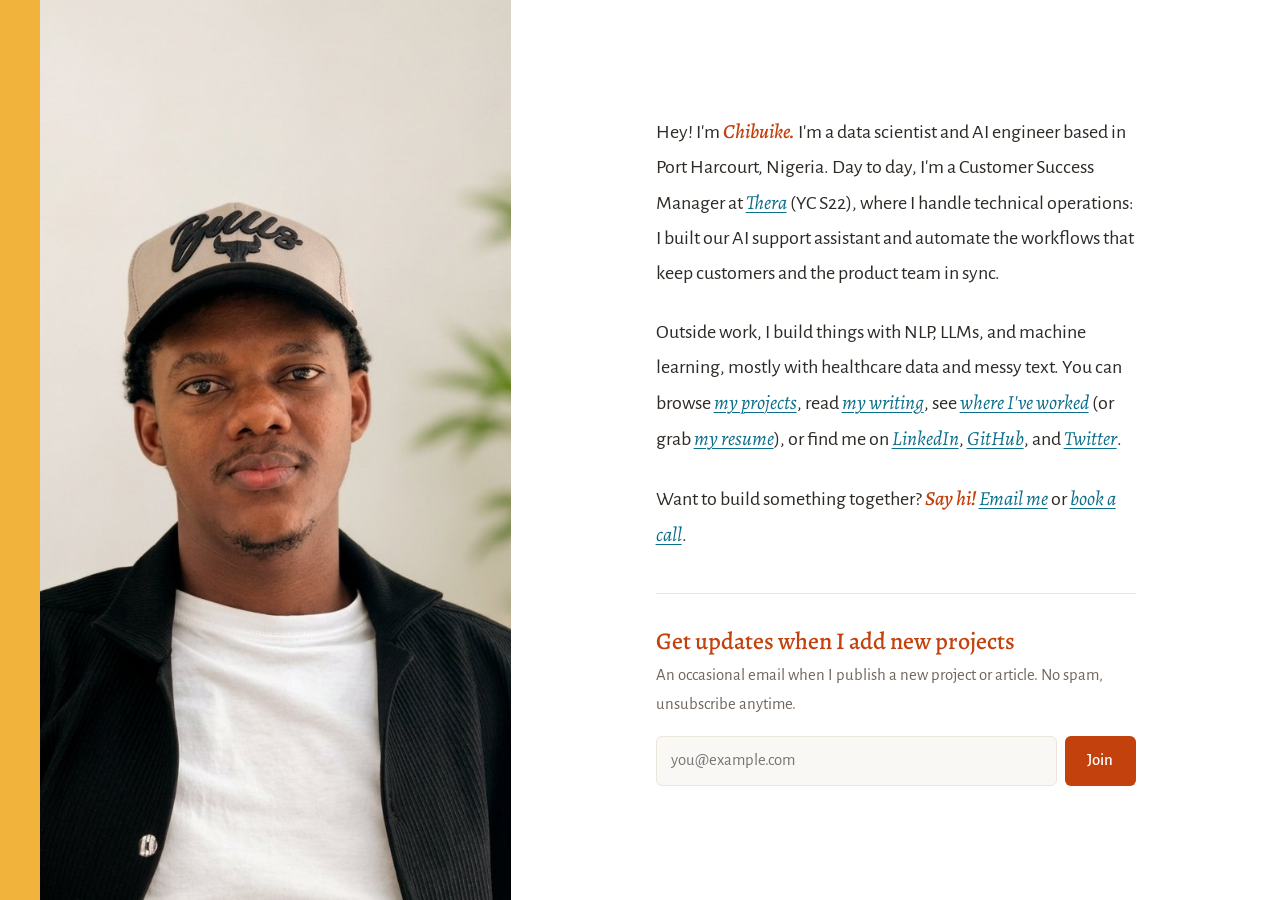
==== index.html @ 223b2f05 "Add project details, Probe and CertainML, new portrait - Swap portrait for winner 2 photo (compresse" ====
<!DOCTYPE html>
<html lang="en">

<head>
  <meta charset="UTF-8">
  <meta name="viewport" content="width=device-width, initial-scale=1.0">
  <title>Chibuike Onuba</title>
  <meta name="description" content="Chibuike Onuba: data scientist and AI engineer. Projects, writing, and experience.">

  <link rel="icon" href="./assets/images/winner-logo.png" type="image/png">

  <link rel="preconnect" href="https://fonts.googleapis.com">
  <link rel="preconnect" href="https://fonts.gstatic.com" crossorigin>
  <link href="https://fonts.googleapis.com/css2?family=Alegreya:ital,wght@0,400;0,500;1,400;1,500&family=Alegreya+Sans:ital,wght@0,400;0,500;1,400&display=swap" rel="stylesheet">

  <link rel="stylesheet" href="./assets/css/minimal.css">
</head>

<body>

  <main class="home">

    <figure class="home-photo">
      <img src="./assets/images/portrait.jpg" alt="Chibuike Onuba" width="944" height="1121">
    </figure>

    <section class="home-text">

      <p>
        Hey! I'm <span class="accent">Chibuike.</span>
        I'm a data scientist and AI engineer based in Port Harcourt, Nigeria.
        Day to day, I'm a Customer Success Manager at
        <a href="https://www.getthera.com" target="_blank" rel="noopener">Thera</a> (YC S22),
        where I handle technical operations: I built our AI support assistant and automate
        the workflows that keep customers and the product team in sync.
      </p>

      <p>
        Outside work, I build things with NLP, LLMs, and machine learning, mostly with
        healthcare data and messy text. You can browse <a href="projects.html">my projects</a>,
        read <a href="writing.html">my writing</a>, see <a href="experience.html">where I've worked</a>
        (or grab <a href="assets/ONUBA%20CHIBUIKE%20RESUME.pdf">my resume</a>), or find me on
        <a href="https://www.linkedin.com/in/chibuikeonuba/" target="_blank" rel="noopener">LinkedIn</a>,
        <a href="https://github.com/ChibuikeOnuba" target="_blank" rel="noopener">GitHub</a>, and
        <a href="https://twitter.com/chibuike_heis" target="_blank" rel="noopener">Twitter</a>.
      </p>

      <p>
        Want to build something together? <span class="accent">Say hi!</span>
        <a href="mailto:onubawinner042@gmail.com">Email me</a> or
        <a href="https://calendly.com/onubawinner042/get-to-know-me" target="_blank" rel="noopener">book a call</a>.
      </p>

      <!--
        Newsletter sign-up.
        TODO (Step 6b): set action to Buttondown once the username is known:
        https://buttondown.com/api/emails/embed-subscribe/<username>
      -->
      <form class="signup" action="#" method="post" onsubmit="return false;">
        <h2>Get updates when I add new projects</h2>
        <p>An occasional email when I publish a new project or article. No spam, unsubscribe anytime.</p>
        <div class="signup-row">
          <label for="signup-email" class="visually-hidden">Email address</label>
          <input id="signup-email" type="email" name="email" placeholder="you@example.com" autocomplete="email" required>
          <button type="submit">Join</button>
        </div>
      </form>

    </section>

  </main>

</body>

</html>
---- assets/css/minimal.css ----
/*
  Minimal portfolio styles
  Shared by index.html, projects.html, writing.html, experience.html.
  Change colors in :root only.
*/

/* ---------- Tokens ---------- */

:root {
  --bg: #ffffff;
  --text: #2e2a26;
  --muted: #6f665d;
  --accent: #c2410c;      /* names, page titles, item titles */
  --link: #0b6e8a;        /* links */
  --link-hover: #c2410c;
  --edge: #f2b33d;        /* thin strip on the home page */
  --rule: #ebe5dc;
  --field-bg: #faf8f5;

  --font-serif: "Alegreya", Georgia, serif;
  --font-sans: "Alegreya Sans", "Segoe UI", system-ui, sans-serif;

  --measure: 38rem;       /* comfortable line length */
}

@media (prefers-color-scheme: dark) {
  :root {
    --bg: #1b1916;
    --text: #ece6de;
    --muted: #a99f94;
    --accent: #f08a4b;
    --link: #6cc4dc;
    --link-hover: #f08a4b;
    --edge: #d99a22;
    --rule: #34302b;
    --field-bg: #24211d;
  }
}

/* ---------- Base ---------- */

*,
*::before,
*::after {
  box-sizing: border-box;
}

html {
  -webkit-text-size-adjust: 100%;
}

body {
  margin: 0;
  background: var(--bg);
  color: var(--text);
  font-family: var(--font-sans);
  font-size: 1.25rem;
  line-height: 1.75;
}

img {
  max-width: 100%;
  display: block;
}

a {
  color: var(--link);
  font-family: var(--font-serif);
  font-style: italic;
  text-decoration: underline;
  text-underline-offset: 0.15em;
  text-decoration-thickness: 1px;
}

a:hover,
a:focus-visible {
  color: var(--link-hover);
}

a:focus-visible,
button:focus-visible,
input:focus-visible {
  outline: 2px solid var(--link);
  outline-offset: 3px;
}

.visually-hidden {
  position: absolute;
  width: 1px;
  height: 1px;
  overflow: hidden;
  clip: rect(0 0 0 0);
  white-space: nowrap;
}

.accent {
  color: var(--accent);
  font-family: var(--font-serif);
  font-style: italic;
  font-weight: 500;
}

/* ---------- Home ---------- */

.home {
  display: grid;
  grid-template-columns: minmax(18rem, 38%) 1fr;
  min-height: 100vh;
  border-left: 2.5rem solid var(--edge);
}

.home-photo {
  position: sticky;
  top: 0;
  height: 100vh;
  margin: 0;
}

.home-photo img {
  width: 100%;
  height: 100%;
  object-fit: cover;
  object-position: center 35%;
}

.home-text {
  align-self: center;
  justify-self: center;
  width: 100%;
  max-width: var(--measure);
  padding: 4rem clamp(1.5rem, 5vw, 5rem);
}

.home-text p {
  margin: 0 0 1.5rem;
}

/* ---------- Newsletter ---------- */

.signup {
  margin-top: 2.5rem;
  padding-top: 2rem;
  border-top: 1px solid var(--rule);
}

.signup h2 {
  margin: 0 0 0.25rem;
  font-family: var(--font-serif);
  font-weight: 500;
  font-size: 1.5rem;
  line-height: 1.3;
  color: var(--accent);
}

.signup p {
  margin: 0 0 1rem;
  color: var(--muted);
  font-size: 1.05rem;
}

.signup-row {
  display: flex;
  gap: 0.5rem;
  flex-wrap: wrap;
}

.signup input[type="email"] {
  flex: 1 1 14rem;
  min-width: 0;
  padding: 0.6rem 0.9rem;
  font: inherit;
  font-size: 1.05rem;
  color: var(--text);
  background: var(--field-bg);
  border: 1px solid var(--rule);
  border-radius: 6px;
}

.signup button {
  padding: 0.6rem 1.4rem;
  font: inherit;
  font-size: 1.05rem;
  font-weight: 500;
  color: #fff;
  background: var(--accent);
  border: 0;
  border-radius: 6px;
  cursor: pointer;
}

.signup button:hover {
  filter: brightness(0.92);
}

/* ---------- Inner pages: nav ---------- */

.site-nav {
  display: flex;
  justify-content: center;
  flex-wrap: wrap;
  gap: 0.5rem 2.25rem;
  padding: 2rem 1rem 0;
}

.site-nav a {
  color: var(--text);
  font-style: normal;
  font-size: 1.15rem;
}

.site-nav a[aria-current="page"] {
  color: var(--accent);
  text-decoration: none;
}

.site-nav a:hover {
  color: var(--accent);
}

/* ---------- Inner pages: header ---------- */

.page {
  max-width: 64rem;
  margin: 0 auto;
  padding: 0 1rem 5rem;
}

.page-header {
  text-align: center;
  padding: 4rem 0 3rem;
}

.page-header h1 {
  margin: 0;
  font-family: var(--font-serif);
  font-weight: 400;
  font-size: clamp(2.75rem, 7vw, 4rem);
  line-height: 1.1;
  color: var(--accent);
}

.page-header p {
  margin: 0.75rem 0 0;
  color: var(--muted);
  font-size: 1.05rem;
}

/* ---------- Inner pages: alternating list ---------- */

.entries {
  list-style: none;
  margin: 0;
  padding: 0;
}

.entry {
  display: grid;
  grid-template-columns: 1fr 1fr;
  align-items: center;
  gap: 3rem;
  padding: 3rem 0;
}

.entry + .entry {
  border-top: 1px solid var(--rule);
}

.entry:nth-child(even) .entry-media {
  order: 2;
}

.entry-media {
  display: block;
}

.entry-media img {
  width: 100%;
  max-height: 18rem;
  object-fit: contain;
  margin: 0 auto;
}

.entry-body {
  text-align: center;
}

.entry-title {
  margin: 0;
  font-family: var(--font-serif);
  font-weight: 400;
  font-size: clamp(1.5rem, 3vw, 2rem);
  line-height: 1.25;
  color: var(--accent);
}

.entry-title a {
  color: var(--accent);
  font-style: normal;
  text-decoration: none;
}

.entry-title a:hover {
  text-decoration: underline;
}

.entry-meta {
  margin: 0.25rem 0 0;
  color: var(--muted);
  font-style: italic;
  font-size: 1.05rem;
}

.entry-summary {
  margin: 0.25rem 0 0.75rem;
  font-size: 1.1rem;
  line-height: 1.6;
}

/* "More details" toggle (native <details>, no JavaScript) */

.entry-details {
  margin-top: 0.75rem;
  text-align: left;
}

.entry-details summary {
  display: inline-block;
  cursor: pointer;
  color: var(--muted);
  font-family: var(--font-serif);
  font-style: italic;
  font-size: 1.05rem;
}

.entry-details summary::-webkit-details-marker {
  display: none;
}

.entry-details summary::before {
  content: "+ ";
}

.entry-details[open] summary::before {
  content: "\2212  ";
}

.entry-details summary:hover {
  color: var(--accent);
}

/* center the toggle under the item, keep the detail text left-aligned */
.entry-details:not([open]),
.entry-details summary {
  text-align: center;
  width: 100%;
}

.entry-details p {
  margin: 0.75rem 0 0;
  font-size: 1.05rem;
  line-height: 1.6;
}

.entry-details strong {
  font-weight: 500;
  color: var(--accent);
}

/* an open item aligns to the top so the image stays in view */
.entry:has(.entry-details[open]) {
  align-items: start;
}

.entry:has(.entry-details[open]) .entry-media {
  position: sticky;
  top: 2rem;
}

@media (max-width: 760px) {
  .entry:has(.entry-details[open]) .entry-media {
    position: static;
  }
}

/* ---------- Experience page ---------- */

.section {
  max-width: 44rem;
  margin: 0 auto 3.5rem;
}

.section h2 {
  margin: 0 0 1.25rem;
  font-family: var(--font-serif);
  font-weight: 400;
  font-size: 1.75rem;
  color: var(--accent);
}

.roles {
  list-style: none;
  margin: 0;
  padding: 0;
}

.role {
  padding: 1.25rem 0;
  border-top: 1px solid var(--rule);
}

.role h3 {
  margin: 0;
  font-family: var(--font-serif);
  font-weight: 500;
  font-size: 1.3rem;
  line-height: 1.35;
}

.role-meta {
  margin: 0;
  color: var(--muted);
  font-style: italic;
  font-size: 1.05rem;
}

.role p:last-child {
  margin: 0.4rem 0 0;
  font-size: 1.1rem;
  line-height: 1.6;
}

.quote {
  margin: 0 0 2rem;
  padding-left: 1.25rem;
  border-left: 3px solid var(--edge);
}

.quote p {
  margin: 0 0 0.5rem;
  font-family: var(--font-serif);
  font-style: italic;
  font-size: 1.2rem;
  line-height: 1.6;
}

.quote footer {
  color: var(--muted);
  font-size: 1rem;
}

/* ---------- Mobile ---------- */

@media (max-width: 760px) {
  body {
    font-size: 1.125rem;
  }

  .home {
    grid-template-columns: 1fr;
    border-left: 0;
    border-top: 0.75rem solid var(--edge);
  }

  .home-photo {
    position: static;
    height: 60vh;
  }

  .home-text {
    padding: 2.5rem 1rem 3rem;
  }

  .entry {
    grid-template-columns: 1fr;
    gap: 1.25rem;
    padding: 2.25rem 0;
  }

  .entry:nth-child(even) .entry-media {
    order: 0;
  }

  .page-header {
    padding: 2.5rem 0 1.5rem;
  }

  .site-nav {
    gap: 0.5rem 1.25rem;
    padding-top: 1.5rem;
  }

  .site-nav a {
    font-size: 1.05rem;
  }
}
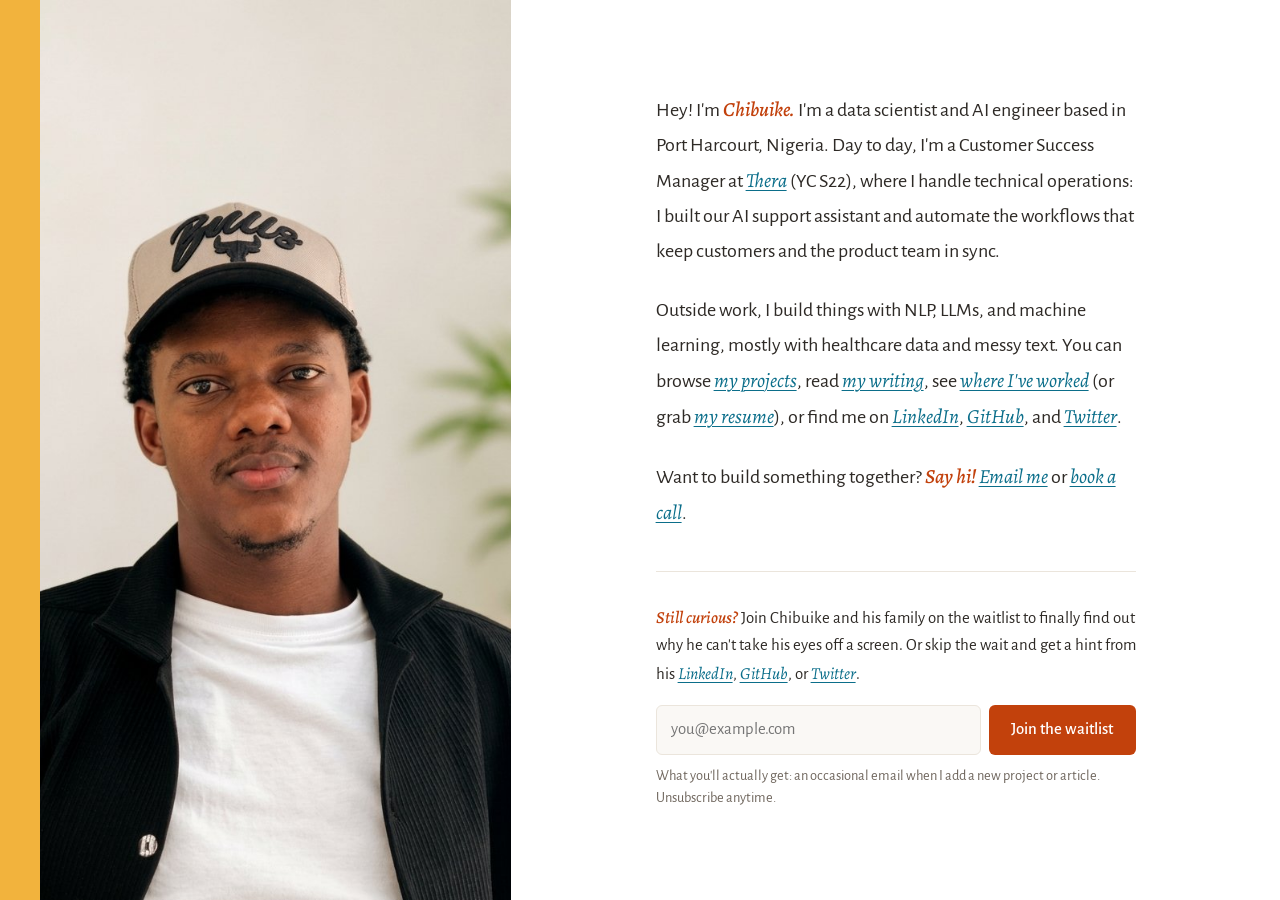
==== commit 809d7779: "Humorous waitlist line, app links, month-year dates - Replace "Get updates" block with a lighter "St" ====
--- a/index.html
+++ b/index.html
@@ -57,13 +57,20 @@
         https://buttondown.com/api/emails/embed-subscribe/<username>
       -->
       <form class="signup" action="#" method="post" onsubmit="return false;">
-        <h2>Get updates when I add new projects</h2>
-        <p>An occasional email when I publish a new project or article. No spam, unsubscribe anytime.</p>
+        <p>
+          <span class="accent">Still curious?</span>
+          Join Chibuike and his family on the waitlist to finally find out why he can't take his eyes off a screen.
+          Or skip the wait and get a hint from his
+          <a href="https://www.linkedin.com/in/chibuikeonuba/" target="_blank" rel="noopener">LinkedIn</a>,
+          <a href="https://github.com/ChibuikeOnuba" target="_blank" rel="noopener">GitHub</a>, or
+          <a href="https://twitter.com/chibuike_heis" target="_blank" rel="noopener">Twitter</a>.
+        </p>
         <div class="signup-row">
           <label for="signup-email" class="visually-hidden">Email address</label>
           <input id="signup-email" type="email" name="email" placeholder="you@example.com" autocomplete="email" required>
-          <button type="submit">Join</button>
+          <button type="submit">Join the waitlist</button>
         </div>
+        <p class="signup-fine">What you'll actually get: an occasional email when I add a new project or article. Unsubscribe anytime.</p>
       </form>
 
     </section>
--- a/assets/css/minimal.css
+++ b/assets/css/minimal.css
@@ -154,8 +154,15 @@
 
 .signup p {
   margin: 0 0 1rem;
+  font-size: 1.05rem;
+  line-height: 1.65;
+}
+
+.signup .signup-fine {
+  margin: 0.6rem 0 0;
   color: var(--muted);
-  font-size: 1.05rem;
+  font-size: 0.9rem;
+  line-height: 1.5;
 }
 
 .signup-row {
@@ -316,6 +323,14 @@
   line-height: 1.6;
 }
 
+.entry-links {
+  display: flex;
+  justify-content: center;
+  flex-wrap: wrap;
+  gap: 0.25rem 1.5rem;
+  margin: 0;
+}
+
 /* "More details" toggle (native <details>, no JavaScript) */
 
 .entry-details {
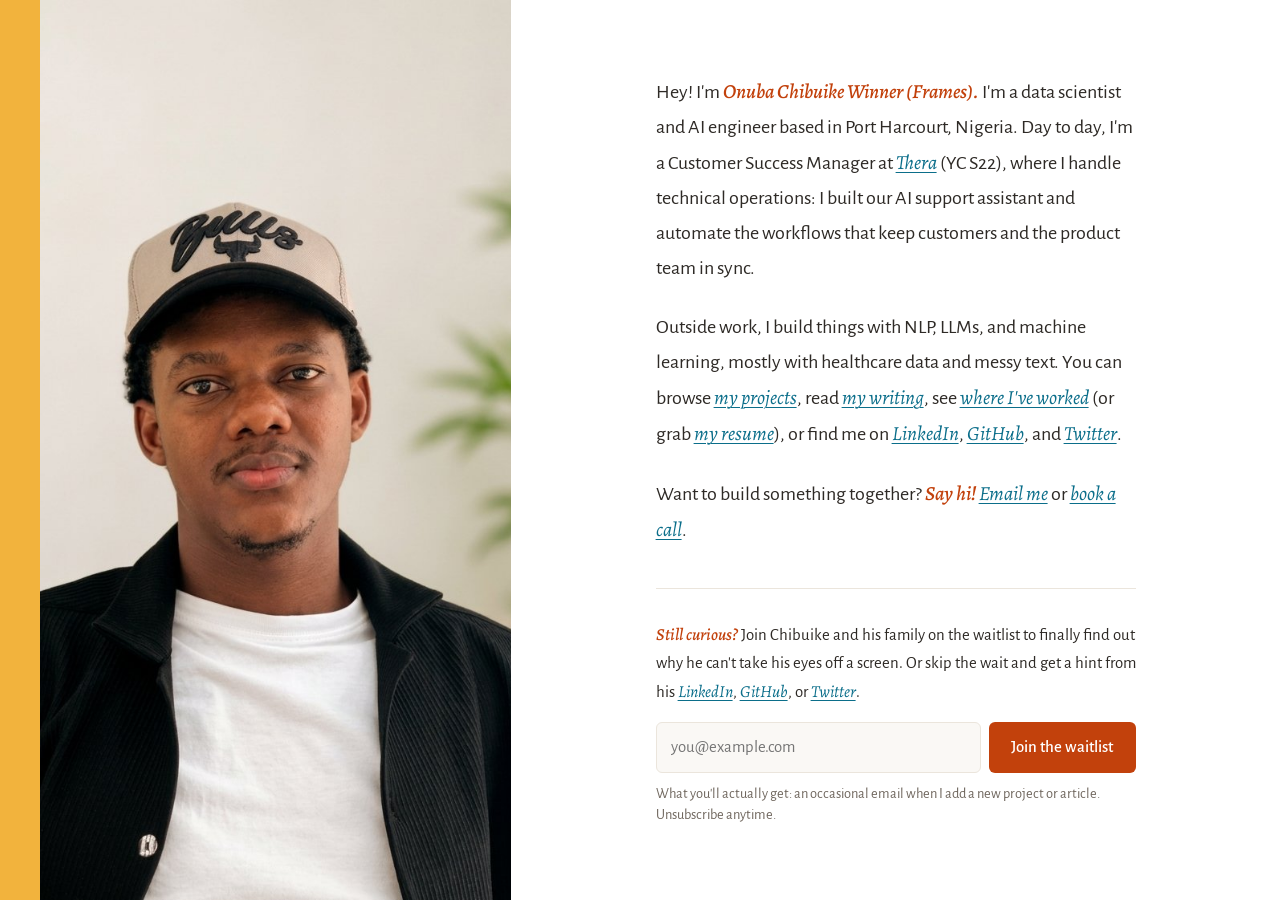
==== commit 0df64bd9: "Connect waitlist form to Buttondown; use "Frames" greeting - Waitlist form posts to Buttondown (onub" ====
--- a/index.html
+++ b/index.html
@@ -27,7 +27,7 @@
     <section class="home-text">
 
       <p>
-        Hey! I'm <span class="accent">Chibuike.</span>
+        Hey! I'm <span class="accent">Onuba Chibuike Winner (Frames).</span>
         I'm a data scientist and AI engineer based in Port Harcourt, Nigeria.
         Day to day, I'm a Customer Success Manager at
         <a href="https://www.getthera.com" target="_blank" rel="noopener">Thera</a> (YC S22),
@@ -51,12 +51,8 @@
         <a href="https://calendly.com/onubawinner042/get-to-know-me" target="_blank" rel="noopener">book a call</a>.
       </p>
 
-      <!--
-        Newsletter sign-up.
-        TODO (Step 6b): set action to Buttondown once the username is known:
-        https://buttondown.com/api/emails/embed-subscribe/<username>
-      -->
-      <form class="signup" action="#" method="post" onsubmit="return false;">
+      <!-- Newsletter sign-up: posts to Buttondown (account: onuba), opens the confirmation in a new tab -->
+      <form class="signup" action="https://buttondown.com/api/emails/embed-subscribe/onuba" method="post" target="_blank">
         <p>
           <span class="accent">Still curious?</span>
           Join Chibuike and his family on the waitlist to finally find out why he can't take his eyes off a screen.
--- a/assets/css/minimal.css
+++ b/assets/css/minimal.css
@@ -412,6 +412,134 @@
   color: var(--accent);
 }
 
+.section-wide {
+  max-width: 56rem;
+}
+
+/* Work path: roles alternate sides, joined by a loose dashed line (like destraynor.com) */
+
+.path {
+  --trail: #dcd6cd;
+}
+
+@media (prefers-color-scheme: dark) {
+  .path {
+    --trail: #4a443d;
+  }
+}
+
+.stop {
+  width: 46%;
+  margin-left: 2%;
+  text-align: center;
+}
+
+.stop:nth-of-type(even) {
+  margin-left: auto;
+  margin-right: 2%;
+}
+
+.stop-date {
+  margin: 0 0 0.35rem;
+  color: var(--muted);
+  font-style: italic;
+  font-size: 1rem;
+  line-height: 1.5;
+}
+
+.stop-badge {
+  display: inline-block;
+  margin-right: 0.4rem;
+  padding: 0.05rem 0.55rem;
+  border: 1px solid var(--accent);
+  border-radius: 999px;
+  background: var(--accent);
+  color: var(--bg);
+  font-style: normal;
+  font-weight: 500;
+  font-size: 0.75rem;
+  letter-spacing: 0.04em;
+  text-transform: uppercase;
+  vertical-align: 0.1em;
+}
+
+.stop-badge-outline {
+  background: transparent;
+  color: var(--accent);
+}
+
+.stop h3 {
+  margin: 0;
+  font-family: var(--font-serif);
+  font-weight: 400;
+  font-size: 1.6rem;
+  line-height: 1.25;
+  color: var(--accent);
+}
+
+.stop-org {
+  margin: 0.1rem 0 0.6rem;
+  color: var(--text);
+  font-family: var(--font-serif);
+  font-style: italic;
+  font-size: 1.15rem;
+}
+
+.stop ul {
+  display: inline-block;
+  margin: 0 0 0.85rem;
+  padding-left: 1.1rem;
+  text-align: left;
+  font-size: 1.05rem;
+  line-height: 1.55;
+}
+
+.stop li + li {
+  margin-top: 0.3rem;
+}
+
+.stop li::marker {
+  color: var(--edge);
+}
+
+.stop-tags {
+  display: flex;
+  flex-wrap: wrap;
+  justify-content: center;
+  gap: 0.4rem;
+  margin: 0;
+}
+
+.stop-tags span {
+  padding: 0.05rem 0.6rem;
+  border: 1px solid var(--rule);
+  border-radius: 999px;
+  color: var(--muted);
+  font-size: 0.85rem;
+  line-height: 1.6;
+}
+
+/* dashed connector; keeps its proportions so loops stay round */
+.path-link {
+  margin: 0.75rem 0;
+}
+
+.path-link svg {
+  display: block;
+  width: 100%;
+  height: auto;
+  overflow: visible;
+}
+
+.path-link path {
+  fill: none;
+  stroke: var(--trail);
+  stroke-width: 3;
+  stroke-linecap: round;
+  stroke-dasharray: 9 9;
+  vector-effect: non-scaling-stroke;
+}
+
 .roles {
   list-style: none;
   margin: 0;
@@ -507,4 +635,513 @@
   .site-nav a {
     font-size: 1.05rem;
   }
-}
+
+  /* phones: roles stack, connector hidden */
+  .path .stop {
+    width: 100%;
+    margin: 0;
+  }
+
+  .path-link {
+    margin: 0;
+    height: 2.5rem;
+  }
+
+  .path-link svg {
+    display: none;
+  }
+}
+
+/* ---------- Experience: timeline (Gantt) ---------- */
+
+/* lane colors, validated for CVD separation in light and dark */
+:root {
+  --lane-learning: #d99a22;
+  --lane-building: #0a7fa6;
+  --lane-working: #c2410c;
+  --lane-private: #7c3aed;
+  --lane-learning-ink: #1f1a12; /* label text inside amber */
+  --lane-ink: #ffffff;          /* label text inside blue/orange */
+  --grid: #efe9e1;
+  --band: rgba(111, 102, 93, 0.10);
+}
+
+@media (prefers-color-scheme: dark) {
+  :root {
+    --lane-learning: #ad9230;
+    --lane-building: #2f95d6;
+    --lane-working: #d9542a;
+    --lane-private: #8456e8;
+    --lane-learning-ink: #1b1916;
+    --lane-ink: #ffffff;
+    --grid: #2c2824;
+    --band: rgba(236, 230, 222, 0.08);
+  }
+}
+
+.section-intro {
+  margin: -0.5rem 0 1.5rem;
+  color: var(--muted);
+  font-size: 1.05rem;
+}
+
+.gantt {
+  --name-w: 6.5rem;
+  --track-h: 2.25rem;
+  --end-w: 4.75rem;
+  position: relative;
+}
+
+.gantt-scroll {
+  overflow-x: auto;
+  padding: 1.5rem 0 0.25rem; /* room for the band and Now labels */
+}
+
+.gantt-chart {
+  position: relative;
+  min-width: 40rem;
+}
+
+.gantt-lane {
+  position: relative;
+  z-index: 1;
+  display: flex;
+  border-top: 1px solid var(--grid);
+}
+
+.gantt-lane:first-child {
+  border-top: 0;
+}
+
+.gantt-lane-name {
+  position: sticky;
+  left: 0;
+  z-index: 3;
+  flex: 0 0 var(--name-w);
+  display: flex;
+  align-items: center;
+  gap: 0.45rem;
+  padding-right: 0.5rem;
+  background: var(--bg);
+  color: var(--text);
+  font-size: 1rem;
+}
+
+.gantt-key {
+  width: 10px;
+  height: 10px;
+  border-radius: 3px;
+  flex: none;
+}
+
+.gantt-lane-learning { --lane: var(--lane-learning); --ink: var(--lane-learning-ink); }
+.gantt-lane-building { --lane: var(--lane-building); --ink: var(--lane-ink); }
+.gantt-lane-working  { --lane: var(--lane-working);  --ink: var(--lane-ink); }
+
+.gantt-key { background: var(--lane); }
+
+.gantt-tracks {
+  position: relative;
+  flex: 1;
+  padding: 0.35rem 0;
+}
+
+.gantt-track {
+  position: relative;
+  height: var(--track-h);
+}
+
+/* COVID-19 band */
+.gantt-band {
+  position: absolute;
+  top: 0;
+  bottom: 0;
+  background: var(--band);
+  border-radius: 4px;
+}
+
+.gantt-band-label {
+  position: absolute;
+  bottom: 100%;
+  left: 0;
+  margin-bottom: 0.15rem;
+  color: var(--muted);
+  font-size: 0.8rem;
+  font-style: italic;
+  white-space: nowrap;
+}
+
+/* bars */
+.gantt-bar {
+  position: absolute;
+  top: 50%;
+  height: 22px;
+  margin-top: -11px;
+  border-radius: 4px;
+  background: var(--lane);
+  border: 0;
+  padding: 0;
+  color: inherit;
+  font: inherit;
+  font-style: normal;
+  text-decoration: none;
+  cursor: pointer;
+  transition: filter 0.15s;
+}
+
+.gantt-bar.is-current {
+  border-top-right-radius: 0;
+  border-bottom-right-radius: 0;
+}
+
+/* dots: 12px mark, 28px hit area */
+.gantt-dot {
+  position: absolute;
+  top: 50%;
+  width: 28px;
+  height: 28px;
+  margin: -14px 0 0 -14px;
+  padding: 0;
+  border: 0;
+  background: transparent;
+  font: inherit;
+  font-style: normal;
+  text-decoration: none;
+  cursor: pointer;
+}
+
+.gantt-dot::before {
+  content: "";
+  position: absolute;
+  top: 8px;
+  left: 8px;
+  width: 12px;
+  height: 12px;
+  border-radius: 50%;
+  background: var(--lane);
+  box-shadow: 0 0 0 2px var(--bg);
+}
+
+.gantt-bar:hover,
+.gantt-bar:focus-visible {
+  filter: brightness(1.12);
+}
+
+.gantt-dot:hover::before,
+.gantt-dot:focus-visible::before {
+  box-shadow: 0 0 0 2px var(--bg), 0 0 0 4px var(--lane);
+}
+
+/* labels */
+.gantt-label {
+  position: absolute;
+  top: 50%;
+  transform: translateY(-50%);
+  white-space: nowrap;
+  color: var(--text);
+  font-family: var(--font-sans);
+  font-style: normal;
+  font-size: 0.85rem;
+  line-height: 1;
+  pointer-events: none;
+}
+
+.gantt-bar .gantt-label.is-inside {
+  left: 8px;
+  color: var(--ink);
+  font-weight: 500;
+}
+
+.gantt-label.is-right { left: calc(100% + 6px); }
+.gantt-label.is-left  { right: calc(100% + 6px); }
+.gantt-dot .gantt-label.is-right { left: calc(100% - 4px); }
+.gantt-dot .gantt-label.is-left  { right: calc(100% - 4px); }
+
+.gantt-label.is-hidden {
+  clip: rect(0 0 0 0);
+  clip-path: inset(50%);
+  width: 1px;
+  height: 1px;
+  overflow: hidden;
+}
+
+/* grid, axis, now line */
+.gantt-overlay {
+  position: absolute;
+  z-index: 0;
+  top: 0;
+  bottom: 0;
+  left: var(--name-w);
+  right: var(--end-w);
+  pointer-events: none;
+}
+
+.gantt-plot {
+  position: absolute;
+  inset: 0 0 1.75rem 0;
+}
+
+.gantt-grid {
+  position: absolute;
+  top: 0;
+  bottom: 0;
+  width: 1px;
+  background: var(--grid);
+}
+
+.gantt-now {
+  position: absolute;
+  top: -0.5rem;
+  bottom: 0;
+  width: 1px;
+  background: var(--muted);
+  opacity: 0.6;
+}
+
+.gantt-now-label {
+  position: absolute;
+  bottom: 100%;
+  left: 50%;
+  transform: translateX(-50%);
+  color: var(--muted);
+  font-size: 0.75rem;
+  letter-spacing: 0.04em;
+  text-transform: uppercase;
+}
+
+.gantt-axis-row {
+  border-top: 1px solid var(--rule);
+}
+
+.gantt-axis {
+  position: relative;
+  flex: 1;
+  height: 1.75rem;
+}
+
+.gantt-tick {
+  position: absolute;
+  top: 0.35rem;
+  transform: translateX(-50%);
+  color: var(--muted);
+  font-size: 0.85rem;
+  font-variant-numeric: tabular-nums;
+}
+
+
+/* tooltip */
+.gantt-tip {
+  position: absolute;
+  z-index: 5;
+  top: 0;
+  left: 0;
+  max-width: 17rem;
+  padding: 0.6rem 0.8rem;
+  background: var(--bg);
+  border: 1px solid var(--rule);
+  border-radius: 8px;
+  box-shadow: 0 6px 20px rgba(0, 0, 0, 0.12);
+  font-size: 0.9rem;
+  line-height: 1.4;
+  opacity: 0;
+  visibility: hidden;
+  pointer-events: none;
+  transition: opacity 0.12s;
+}
+
+.gantt-tip.is-on {
+  opacity: 1;
+  visibility: visible;
+}
+
+.gantt-tip strong {
+  display: block;
+  font-family: var(--font-serif);
+  font-weight: 500;
+  font-size: 1.05rem;
+  color: var(--text);
+}
+
+.gantt-tip span {
+  display: block;
+}
+
+.gantt-tip-org {
+  color: var(--text);
+  font-style: italic;
+}
+
+.gantt-tip-date {
+  color: var(--muted);
+}
+
+.gantt-tip-note {
+  margin-top: 0.25rem;
+  color: var(--muted);
+}
+
+@media (prefers-reduced-motion: reduce) {
+  .gantt-bar,
+  .gantt-tip {
+    transition: none;
+  }
+}
+
+@media (max-width: 760px) {
+  .gantt {
+    --name-w: 5.25rem;
+  }
+
+  .gantt-lane-name {
+    font-size: 0.9rem;
+  }
+}
+
+/* ---------- Experience: view switch + timeline additions ---------- */
+
+[hidden] {
+  display: none !important;
+}
+
+.view-switch {
+  display: flex;
+  width: max-content;
+  margin: -1.5rem auto 3rem;
+  padding: 3px;
+  border: 1px solid var(--rule);
+  border-radius: 999px;
+  background: var(--field-bg);
+}
+
+.view-switch button {
+  padding: 0.35rem 1.2rem;
+  border: 0;
+  border-radius: 999px;
+  background: transparent;
+  color: var(--muted);
+  font: inherit;
+  font-size: 1rem;
+  cursor: pointer;
+}
+
+.view-switch button[aria-pressed="true"] {
+  background: var(--bg);
+  color: var(--accent);
+  box-shadow: 0 1px 3px rgba(0, 0, 0, 0.1);
+}
+
+/* right-hand column: GitHub link at the end of the Building lane */
+.gantt-end {
+  flex: 0 0 var(--end-w);
+  display: flex;
+  align-items: center;
+  padding-left: 0.6rem;
+}
+
+.gantt-github {
+  font-size: 0.95rem;
+  white-space: nowrap;
+}
+
+.gantt-github::after {
+  content: " \2197";
+  font-style: normal;
+}
+
+/* lighter, fading extension: learning never stops */
+.gantt-bar.is-extend {
+  background: linear-gradient(to right,
+    color-mix(in srgb, var(--lane) 38%, transparent),
+    color-mix(in srgb, var(--lane) 22%, transparent) 70%,
+    transparent);
+  border-top-right-radius: 0;
+  border-bottom-right-radius: 0;
+}
+
+.gantt-bar.is-extend .gantt-label.is-inside {
+  color: var(--text);
+  font-weight: 400;
+  font-style: italic;
+}
+
+/* private project dots */
+.gantt-dot.is-private::before {
+  background: var(--lane-private);
+}
+
+/* grouped dots: a dot with a "+N" count */
+.gantt-dot.is-group::before {
+  box-shadow: 0 0 0 2px var(--bg), 3px -3px 0 2px color-mix(in srgb, var(--lane) 45%, var(--bg));
+}
+
+.gantt-dot .gantt-label.is-count {
+  left: calc(100% - 3px);
+  padding: 0.15rem 0.4rem;
+  border-radius: 999px;
+  background: var(--field-bg);
+  border: 1px solid var(--rule);
+  color: var(--text);
+  font-size: 0.75rem;
+  font-weight: 500;
+}
+
+.gantt-legend {
+  display: flex;
+  flex-wrap: wrap;
+  gap: 0.4rem 1.25rem;
+  margin: 0 0 0.25rem;
+  color: var(--muted);
+  font-size: 0.9rem;
+}
+
+.gantt-legend-item {
+  display: inline-flex;
+  align-items: center;
+  gap: 0.4rem;
+}
+
+.gantt-swatch {
+  width: 10px;
+  height: 10px;
+  border-radius: 50%;
+}
+
+.gantt-swatch-public { background: var(--lane-building); }
+.gantt-swatch-private { background: var(--lane-private); }
+
+.gantt-swatch-group {
+  width: auto;
+  height: auto;
+  padding: 0 0.35rem;
+  border: 1px solid var(--rule);
+  border-radius: 999px;
+  background: var(--field-bg);
+  color: var(--text);
+  font-size: 0.7rem;
+  line-height: 1.4;
+}
+
+.gantt-foot {
+  margin: 0.75rem 0 0;
+  color: var(--muted);
+  font-size: 0.9rem;
+}
+
+.gantt-tip-item + .gantt-tip-item {
+  margin-top: 0.45rem;
+  padding-top: 0.45rem;
+  border-top: 1px solid var(--rule);
+}
+
+.gantt-tip-private {
+  margin-left: 0.35rem;
+  padding: 0 0.4rem;
+  border-radius: 999px;
+  background: var(--lane-private);
+  color: #fff;
+  font-family: var(--font-sans);
+  font-size: 0.7rem;
+  font-style: normal;
+  font-weight: 500;
+  vertical-align: 0.15em;
+}
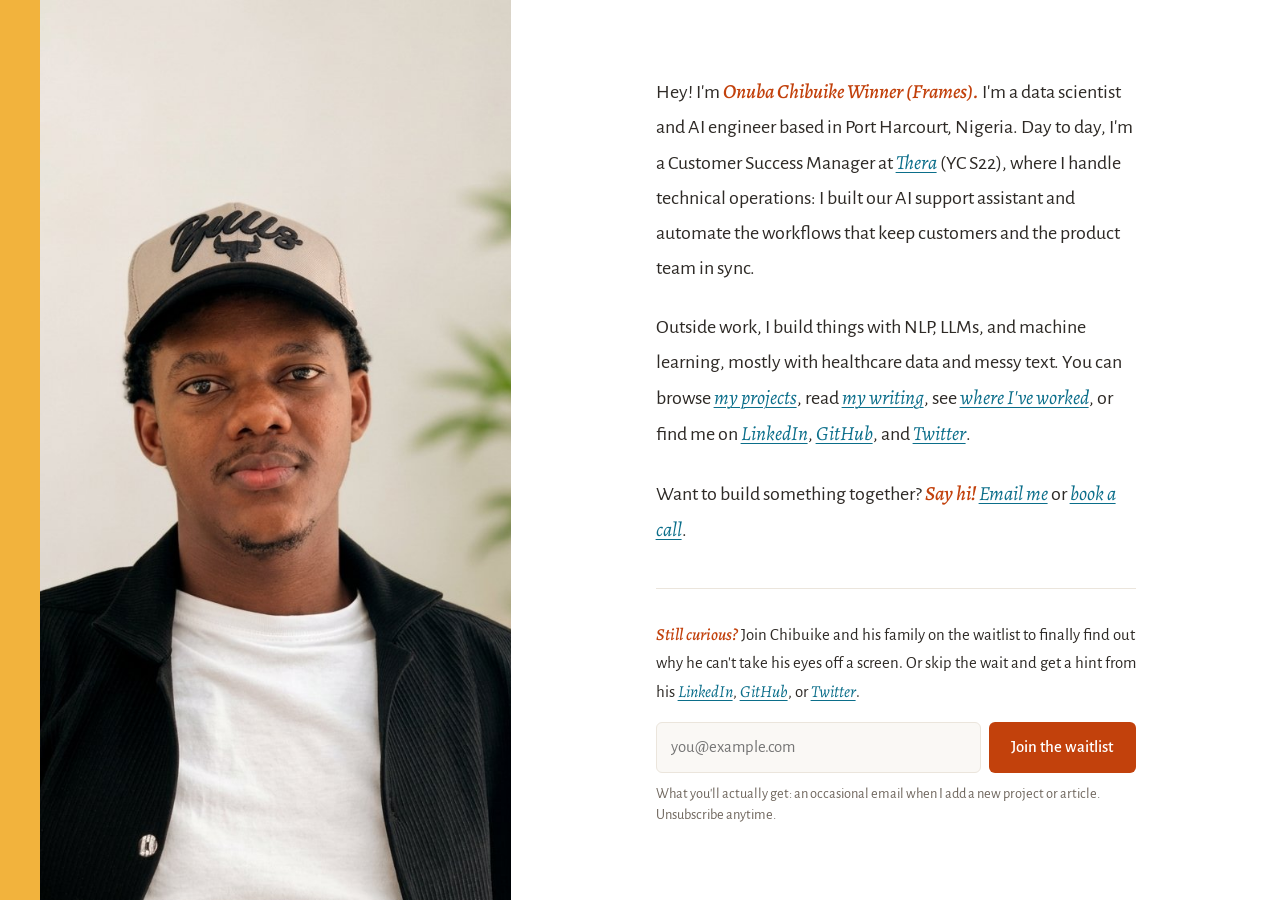
==== commit c7dad42a: "Remove resume download; offer it by email instead Co-Authored-By: Claude Opus 5.5 <noreply@anthropic" ====
--- a/index.html
+++ b/index.html
@@ -38,8 +38,8 @@
       <p>
         Outside work, I build things with NLP, LLMs, and machine learning, mostly with
         healthcare data and messy text. You can browse <a href="projects.html">my projects</a>,
-        read <a href="writing.html">my writing</a>, see <a href="experience.html">where I've worked</a>
-        (or grab <a href="assets/ONUBA%20CHIBUIKE%20RESUME.pdf">my resume</a>), or find me on
+        read <a href="writing.html">my writing</a>, see <a href="experience.html">where I've worked</a>,
+        or find me on
         <a href="https://www.linkedin.com/in/chibuikeonuba/" target="_blank" rel="noopener">LinkedIn</a>,
         <a href="https://github.com/ChibuikeOnuba" target="_blank" rel="noopener">GitHub</a>, and
         <a href="https://twitter.com/chibuike_heis" target="_blank" rel="noopener">Twitter</a>.
--- a/assets/css/minimal.css
+++ b/assets/css/minimal.css
@@ -636,15 +636,17 @@
     font-size: 1.05rem;
   }
 
-  /* phones: roles stack, connector hidden */
+  /* phones: roles stack, the looping connector becomes a short dashed divider */
   .path .stop {
     width: 100%;
     margin: 0;
   }
 
   .path-link {
-    margin: 0;
-    height: 2.5rem;
+    width: 40%;
+    height: 0;
+    margin: 1.75rem auto;
+    border-top: 2px dashed var(--trail);
   }
 
   .path-link svg {
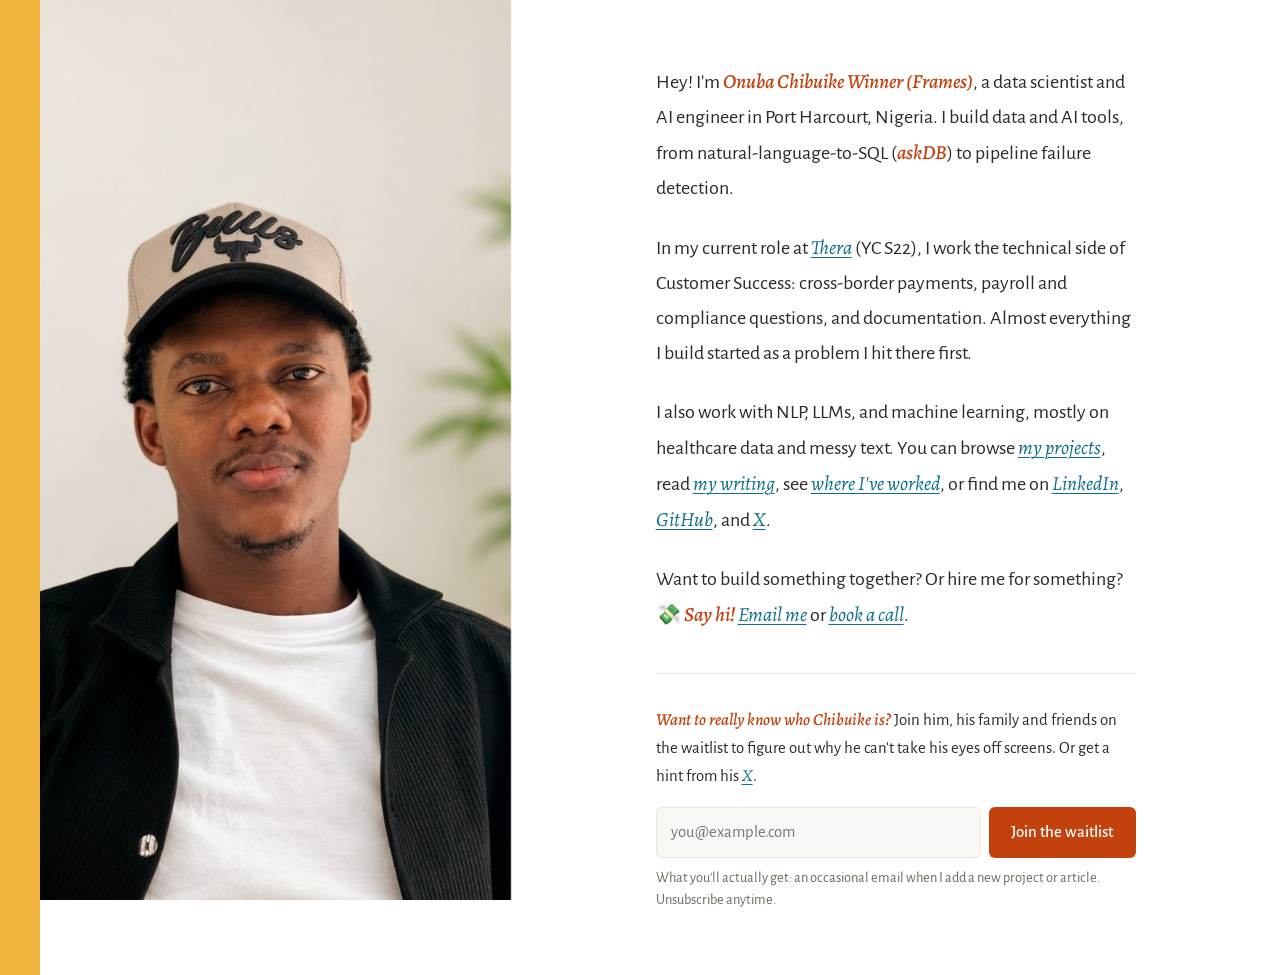
==== commit 53c4dd96: "Home: rewrite intro and waitlist copy; Twitter is now X Co-Authored-By: Claude Opus 5.5 <noreply@ant" ====
--- a/index.html
+++ b/index.html
@@ -27,26 +27,30 @@
     <section class="home-text">
 
       <p>
-        Hey! I'm <span class="accent">Onuba Chibuike Winner (Frames).</span>
-        I'm a data scientist and AI engineer based in Port Harcourt, Nigeria.
-        Day to day, I'm a Customer Success Manager at
-        <a href="https://www.getthera.com" target="_blank" rel="noopener">Thera</a> (YC S22),
-        where I handle technical operations: I built our AI support assistant and automate
-        the workflows that keep customers and the product team in sync.
+        Hey! I'm <span class="accent">Onuba Chibuike Winner (Frames)</span>, a data scientist
+        and AI engineer in Port Harcourt, Nigeria. I build data and AI tools, from
+        natural-language-to-SQL (<span class="accent">askDB</span>) to pipeline failure detection.
       </p>
 
       <p>
-        Outside work, I build things with NLP, LLMs, and machine learning, mostly with
-        healthcare data and messy text. You can browse <a href="projects.html">my projects</a>,
+        In my current role at <a href="https://www.getthera.com" target="_blank" rel="noopener">Thera</a> (YC S22),
+        I work the technical side of Customer Success: cross-border payments, payroll and
+        compliance questions, and documentation. Almost everything I build started as a
+        problem I hit there first.
+      </p>
+
+      <p>
+        I also work with NLP, LLMs, and machine learning, mostly on healthcare data and
+        messy text. You can browse <a href="projects.html">my projects</a>,
         read <a href="writing.html">my writing</a>, see <a href="experience.html">where I've worked</a>,
         or find me on
         <a href="https://www.linkedin.com/in/chibuikeonuba/" target="_blank" rel="noopener">LinkedIn</a>,
         <a href="https://github.com/ChibuikeOnuba" target="_blank" rel="noopener">GitHub</a>, and
-        <a href="https://twitter.com/chibuike_heis" target="_blank" rel="noopener">Twitter</a>.
+        <a href="https://twitter.com/chibuike_heis" target="_blank" rel="noopener">X</a>.
       </p>
 
       <p>
-        Want to build something together? <span class="accent">Say hi!</span>
+        Want to build something together? Or hire me for something? 💸 <span class="accent">Say hi!</span>
         <a href="mailto:onubawinner042@gmail.com">Email me</a> or
         <a href="https://calendly.com/onubawinner042/get-to-know-me" target="_blank" rel="noopener">book a call</a>.
       </p>
@@ -54,12 +58,10 @@
       <!-- Newsletter sign-up: posts to Buttondown (account: onuba), opens the confirmation in a new tab -->
       <form class="signup" action="https://buttondown.com/api/emails/embed-subscribe/onuba" method="post" target="_blank">
         <p>
-          <span class="accent">Still curious?</span>
-          Join Chibuike and his family on the waitlist to finally find out why he can't take his eyes off a screen.
-          Or skip the wait and get a hint from his
-          <a href="https://www.linkedin.com/in/chibuikeonuba/" target="_blank" rel="noopener">LinkedIn</a>,
-          <a href="https://github.com/ChibuikeOnuba" target="_blank" rel="noopener">GitHub</a>, or
-          <a href="https://twitter.com/chibuike_heis" target="_blank" rel="noopener">Twitter</a>.
+          <span class="accent">Want to really know who Chibuike is?</span>
+          Join him, his family and friends on the waitlist to figure out why he can't take his eyes off screens.
+          Or get a hint from his
+          <a href="https://twitter.com/chibuike_heis" target="_blank" rel="noopener">X</a>.
         </p>
         <div class="signup-row">
           <label for="signup-email" class="visually-hidden">Email address</label>
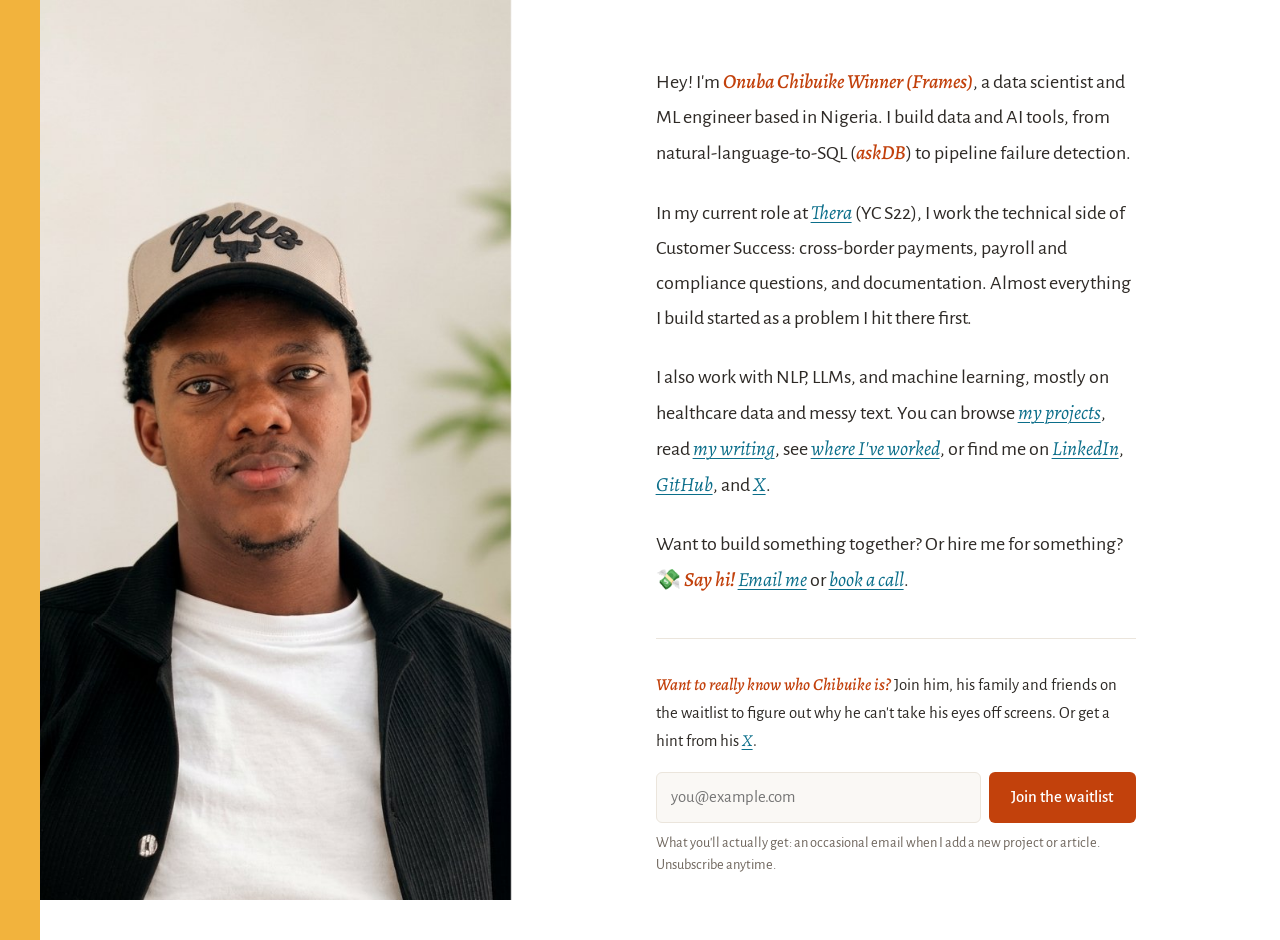
==== commit d21e6b7b: "Home: data scientist and ML engineer, based in Nigeria Co-Authored-By: Claude Opus 5.5 <noreply@anth" ====
--- a/index.html
+++ b/index.html
@@ -5,7 +5,7 @@
   <meta charset="UTF-8">
   <meta name="viewport" content="width=device-width, initial-scale=1.0">
   <title>Chibuike Onuba</title>
-  <meta name="description" content="Chibuike Onuba: data scientist and AI engineer. Projects, writing, and experience.">
+  <meta name="description" content="Chibuike Onuba: data scientist and ML engineer. Projects, writing, and experience.">
 
   <link rel="icon" href="./assets/images/winner-logo.png" type="image/png">
 
@@ -28,7 +28,7 @@
 
       <p>
         Hey! I'm <span class="accent">Onuba Chibuike Winner (Frames)</span>, a data scientist
-        and AI engineer in Port Harcourt, Nigeria. I build data and AI tools, from
+        and ML engineer based in Nigeria. I build data and AI tools, from
         natural-language-to-SQL (<span class="accent">askDB</span>) to pipeline failure detection.
       </p>
 
